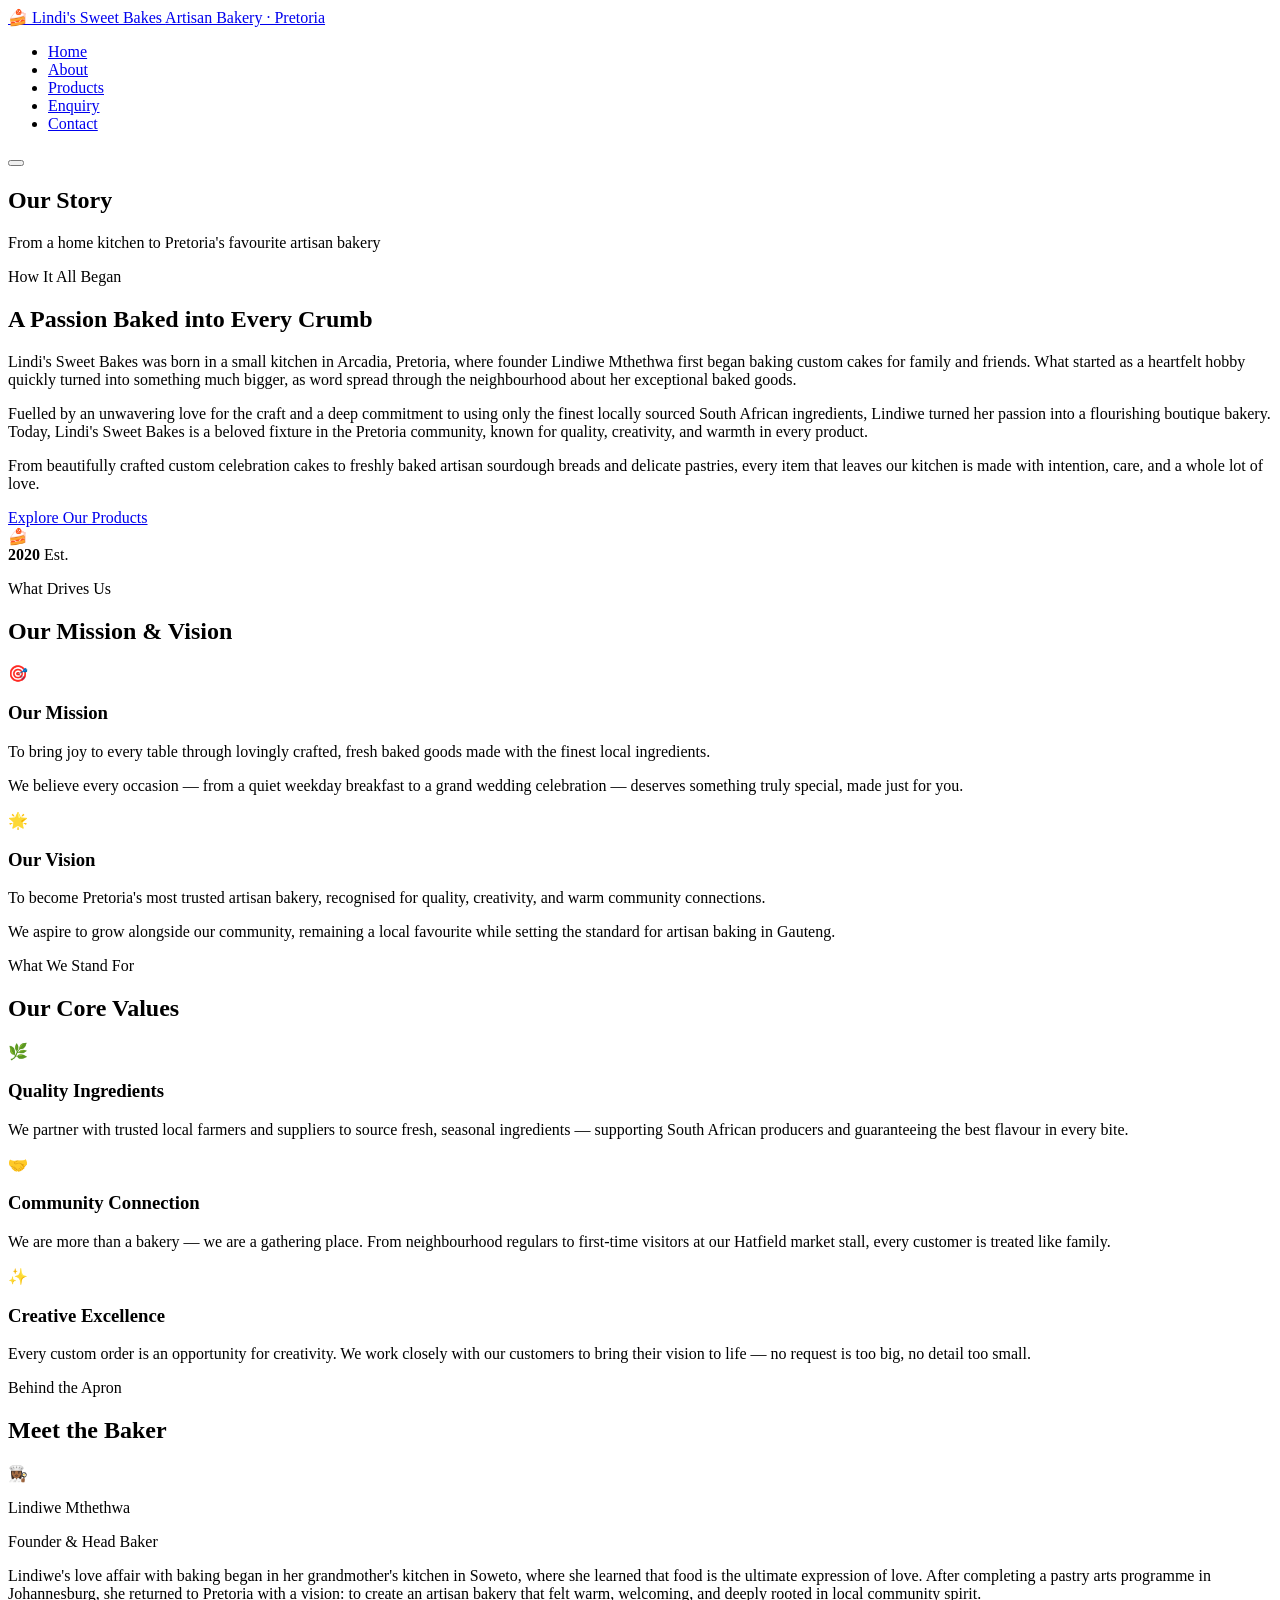
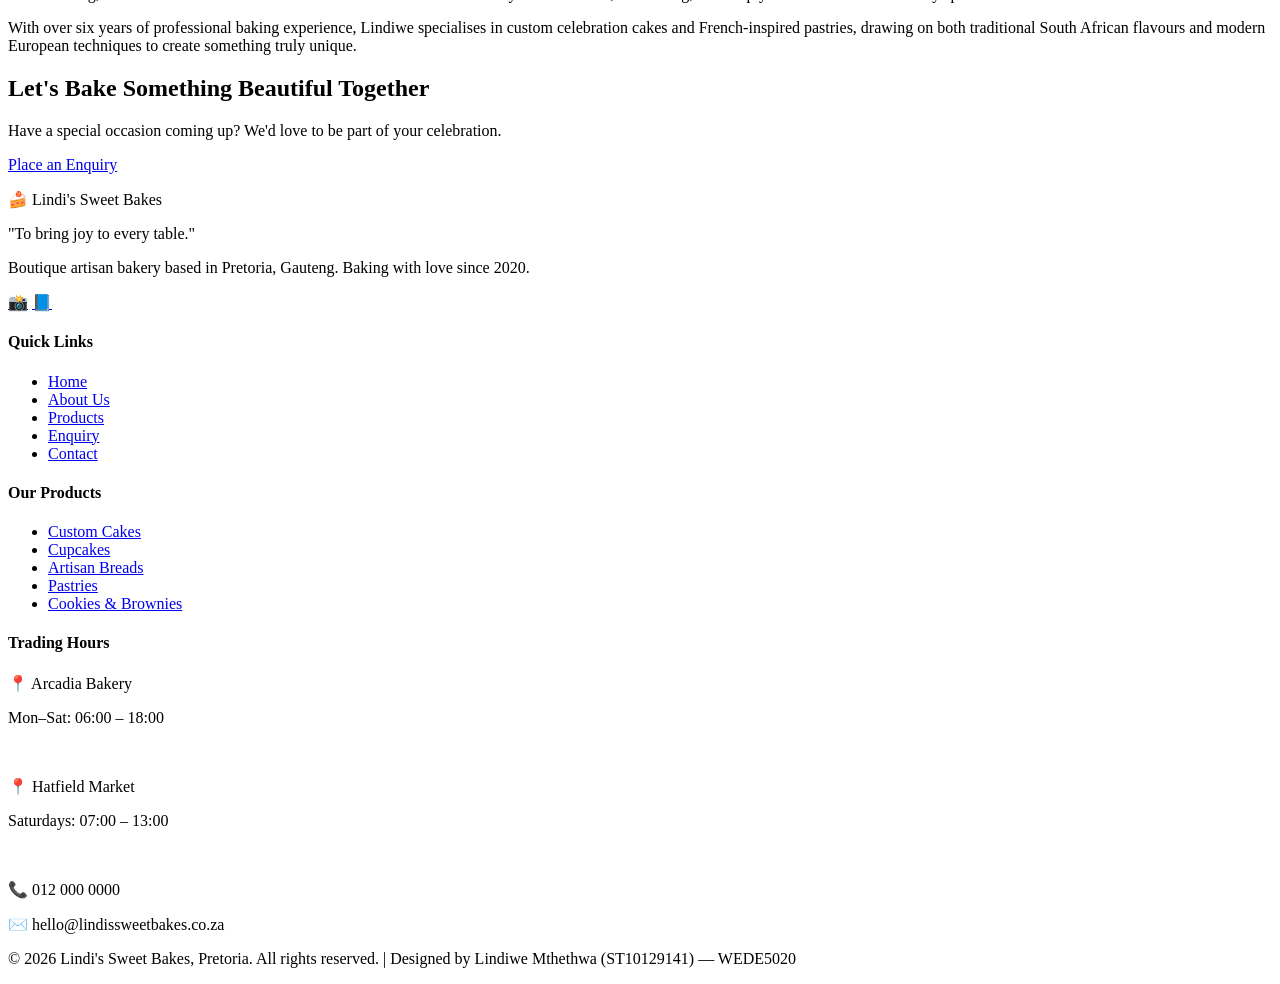
==== about.html @ 7510d0ac "Initial commit" ====
<!DOCTYPE html>
<html lang="en">
<head>
  <!-- ============================================================
       Lindi's Sweet Bakes — About Us (about.html)
       Student: Lindiwe Mthethwa | ST10129141
       Module: WEDE5020
       ============================================================ -->
  <meta charset="UTF-8" />
  <meta name="viewport" content="width=device-width, initial-scale=1.0" />
  <meta name="description" content="Learn about Lindi's Sweet Bakes — our story, mission, vision, and the passionate baker behind every delicious creation in Pretoria." />
  <title>About Us | Lindi's Sweet Bakes</title>

  <!-- Google Fonts -->
  <link rel="preconnect" href="https://fonts.googleapis.com" />
  <link rel="preconnect" href="https://fonts.gstatic.com" crossorigin />
  <link href="https://fonts.googleapis.com/css2?family=Playfair+Display:ital,wght@0,400;0,700;1,400&family=Lato:wght@400;600;700&display=swap" rel="stylesheet" />

  <!-- Main stylesheet -->
  <link rel="stylesheet" href="css/style.css" />
</head>
<body>

  <!-- ============================================================
       SITE HEADER & NAVIGATION
       ============================================================ -->
  <header class="site-header">
    <nav class="nav" aria-label="Main navigation">

      <a href="index.html" class="nav__logo" aria-label="Lindi's Sweet Bakes — Home">
        <span class="nav__logo-icon" aria-hidden="true">🍰</span>
        <span class="nav__logo-text">
          Lindi's Sweet Bakes
          <span class="nav__logo-sub">Artisan Bakery · Pretoria</span>
        </span>
      </a>

      <ul class="nav__links" role="list">
        <li><a href="index.html">Home</a></li>
        <li><a href="about.html" class="active">About</a></li>
        <li><a href="products.html">Products</a></li>
        <li><a href="enquiry.html">Enquiry</a></li>
        <li><a href="contact.html">Contact</a></li>
      </ul>

      <button class="nav__burger" aria-label="Toggle navigation menu" aria-expanded="false">
        <span></span>
        <span></span>
        <span></span>
      </button>

    </nav>
  </header>

  <!-- ============================================================
       MAIN CONTENT
       ============================================================ -->
  <main>

    <!-- --------------------------------------------------------
         PAGE HERO
         Banner header for the About Us page
    -------------------------------------------------------- -->
    <section class="page-hero" aria-label="Page header">
      <h1>Our Story</h1>
      <p>From a home kitchen to Pretoria's favourite artisan bakery</p>
    </section>

    <!-- --------------------------------------------------------
         BAKERY ORIGIN STORY
         Two-column layout: text left, image right
    -------------------------------------------------------- -->
    <section class="section">
      <div class="container">
        <div class="about-story">

          <!-- Text content -->
          <div class="about-story__text">
            <p class="section-subtitle">How It All Began</p>
            <h2>A Passion Baked into Every Crumb</h2>
            <div class="divider" style="margin-left:0;"></div>

            <p>
              Lindi's Sweet Bakes was born in a small kitchen in Arcadia, Pretoria, where founder Lindiwe Mthethwa first began baking custom cakes for family and friends. What started as a heartfelt hobby quickly turned into something much bigger, as word spread through the neighbourhood about her exceptional baked goods.
            </p>
            <p>
              Fuelled by an unwavering love for the craft and a deep commitment to using only the finest locally sourced South African ingredients, Lindiwe turned her passion into a flourishing boutique bakery. Today, Lindi's Sweet Bakes is a beloved fixture in the Pretoria community, known for quality, creativity, and warmth in every product.
            </p>
            <p>
              From beautifully crafted custom celebration cakes to freshly baked artisan sourdough breads and delicate pastries, every item that leaves our kitchen is made with intention, care, and a whole lot of love.
            </p>

            <a href="products.html" class="btn btn--primary">Explore Our Products</a>
          </div>

          <!-- Founder image placeholder -->
          <div class="about-story__image">
            <div class="about-story__img-placeholder" aria-label="Bakery interior image placeholder">
              🍰
            </div>
            <!-- Circular badge overlay -->
            <div class="about-story__badge" aria-label="Founded in 2020">
              <strong>2020</strong>
              Est.
            </div>
          </div>

        </div>
      </div>
    </section>

    <!-- --------------------------------------------------------
         MISSION & VISION
         Two equal cards displayed side by side
    -------------------------------------------------------- -->
    <section class="section section--beige">
      <div class="container">
        <p class="section-subtitle">What Drives Us</p>
        <h2 class="section-title">Our Mission &amp; Vision</h2>
        <div class="divider"></div>

        <div class="mission-vision-grid">

          <!-- Mission statement card -->
          <div class="mv-card">
            <div class="mv-card__icon" aria-hidden="true">🎯</div>
            <h3>Our Mission</h3>
            <p>
              To bring joy to every table through lovingly crafted, fresh baked goods made with the finest local ingredients.
            </p>
            <p>
              We believe every occasion — from a quiet weekday breakfast to a grand wedding celebration — deserves something truly special, made just for you.
            </p>
          </div>

          <!-- Vision statement card -->
          <div class="mv-card">
            <div class="mv-card__icon" aria-hidden="true">🌟</div>
            <h3>Our Vision</h3>
            <p>
              To become Pretoria's most trusted artisan bakery, recognised for quality, creativity, and warm community connections.
            </p>
            <p>
              We aspire to grow alongside our community, remaining a local favourite while setting the standard for artisan baking in Gauteng.
            </p>
          </div>

        </div>
      </div>
    </section>

    <!-- --------------------------------------------------------
         OUR VALUES
         Three value pillars displayed as feature cards
    -------------------------------------------------------- -->
    <section class="section">
      <div class="container">
        <p class="section-subtitle">What We Stand For</p>
        <h2 class="section-title">Our Core Values</h2>
        <div class="divider"></div>

        <div class="features-grid">

          <div class="feature-card">
            <div class="feature-card__icon" aria-hidden="true">🌿</div>
            <h3>Quality Ingredients</h3>
            <p>We partner with trusted local farmers and suppliers to source fresh, seasonal ingredients — supporting South African producers and guaranteeing the best flavour in every bite.</p>
          </div>

          <div class="feature-card">
            <div class="feature-card__icon" aria-hidden="true">🤝</div>
            <h3>Community Connection</h3>
            <p>We are more than a bakery — we are a gathering place. From neighbourhood regulars to first-time visitors at our Hatfield market stall, every customer is treated like family.</p>
          </div>

          <div class="feature-card">
            <div class="feature-card__icon" aria-hidden="true">✨</div>
            <h3>Creative Excellence</h3>
            <p>Every custom order is an opportunity for creativity. We work closely with our customers to bring their vision to life — no request is too big, no detail too small.</p>
          </div>

        </div>
      </div>
    </section>

    <!-- --------------------------------------------------------
         MEET THE BAKER
         Founder profile card
    -------------------------------------------------------- -->
    <section class="section section--beige">
      <div class="container">
        <p class="section-subtitle">Behind the Apron</p>
        <h2 class="section-title">Meet the Baker</h2>
        <div class="divider"></div>

        <!-- Baker profile card: avatar + bio -->
        <div class="baker-card">

          <!-- Avatar / profile image placeholder -->
          <div class="baker-card__avatar" aria-label="Founder profile image placeholder">
            👩🏾‍🍳
          </div>

          <!-- Founder information -->
          <div class="baker-card__info">
            <p class="baker-card__name">Lindiwe Mthethwa</p>
            <p class="baker-card__title">Founder &amp; Head Baker</p>
            <p>
              Lindiwe's love affair with baking began in her grandmother's kitchen in Soweto, where she learned that food is the ultimate expression of love. After completing a pastry arts programme in Johannesburg, she returned to Pretoria with a vision: to create an artisan bakery that felt warm, welcoming, and deeply rooted in local community spirit.
            </p>
            <p>
              With over six years of professional baking experience, Lindiwe specialises in custom celebration cakes and French-inspired pastries, drawing on both traditional South African flavours and modern European techniques to create something truly unique.
            </p>
          </div>

        </div>
      </div>
    </section>

    <!-- --------------------------------------------------------
         CTA BANNER
    -------------------------------------------------------- -->
    <section class="cta-banner" aria-label="Call to action">
      <div class="container">
        <h2>Let's Bake Something Beautiful Together</h2>
        <p>Have a special occasion coming up? We'd love to be part of your celebration.</p>
        <a href="enquiry.html" class="btn btn--outline">Place an Enquiry</a>
      </div>
    </section>

  </main>

  <!-- ============================================================
       SITE FOOTER
       ============================================================ -->
  <footer class="site-footer" aria-label="Site footer">
    <div class="container">
      <div class="footer-grid">

        <div class="footer-brand">
          <p class="footer-brand__logo">🍰 Lindi's Sweet Bakes</p>
          <p class="footer-brand__tagline">"To bring joy to every table."</p>
          <p>Boutique artisan bakery based in Pretoria, Gauteng. Baking with love since 2020.</p>
          <div class="social-links" aria-label="Social media links">
            <a href="#" class="social-link" aria-label="Instagram">📸</a>
            <a href="#" class="social-link" aria-label="Facebook">📘</a>
          </div>
        </div>

        <div class="footer-col">
          <h4>Quick Links</h4>
          <ul>
            <li><a href="index.html">Home</a></li>
            <li><a href="about.html">About Us</a></li>
            <li><a href="products.html">Products</a></li>
            <li><a href="enquiry.html">Enquiry</a></li>
            <li><a href="contact.html">Contact</a></li>
          </ul>
        </div>

        <div class="footer-col">
          <h4>Our Products</h4>
          <ul>
            <li><a href="products.html">Custom Cakes</a></li>
            <li><a href="products.html">Cupcakes</a></li>
            <li><a href="products.html">Artisan Breads</a></li>
            <li><a href="products.html">Pastries</a></li>
            <li><a href="products.html">Cookies &amp; Brownies</a></li>
          </ul>
        </div>

        <div class="footer-col footer-hours">
          <h4>Trading Hours</h4>
          <p>📍 Arcadia Bakery</p>
          <p>Mon–Sat: 06:00 – 18:00</p>
          <br />
          <p>📍 Hatfield Market</p>
          <p>Saturdays: 07:00 – 13:00</p>
          <br />
          <p>📞 012 000 0000</p>
          <p>✉️ hello@lindissweetbakes.co.za</p>
        </div>

      </div>
      <div class="footer-bottom">
        <p>&copy; 2026 Lindi's Sweet Bakes, Pretoria. All rights reserved. | Designed by Lindiwe Mthethwa (ST10129141) — WEDE5020</p>
      </div>
    </div>
  </footer>

  <!-- Main JavaScript -->
  <script src="js/script.js"></script>

</body>
</html>
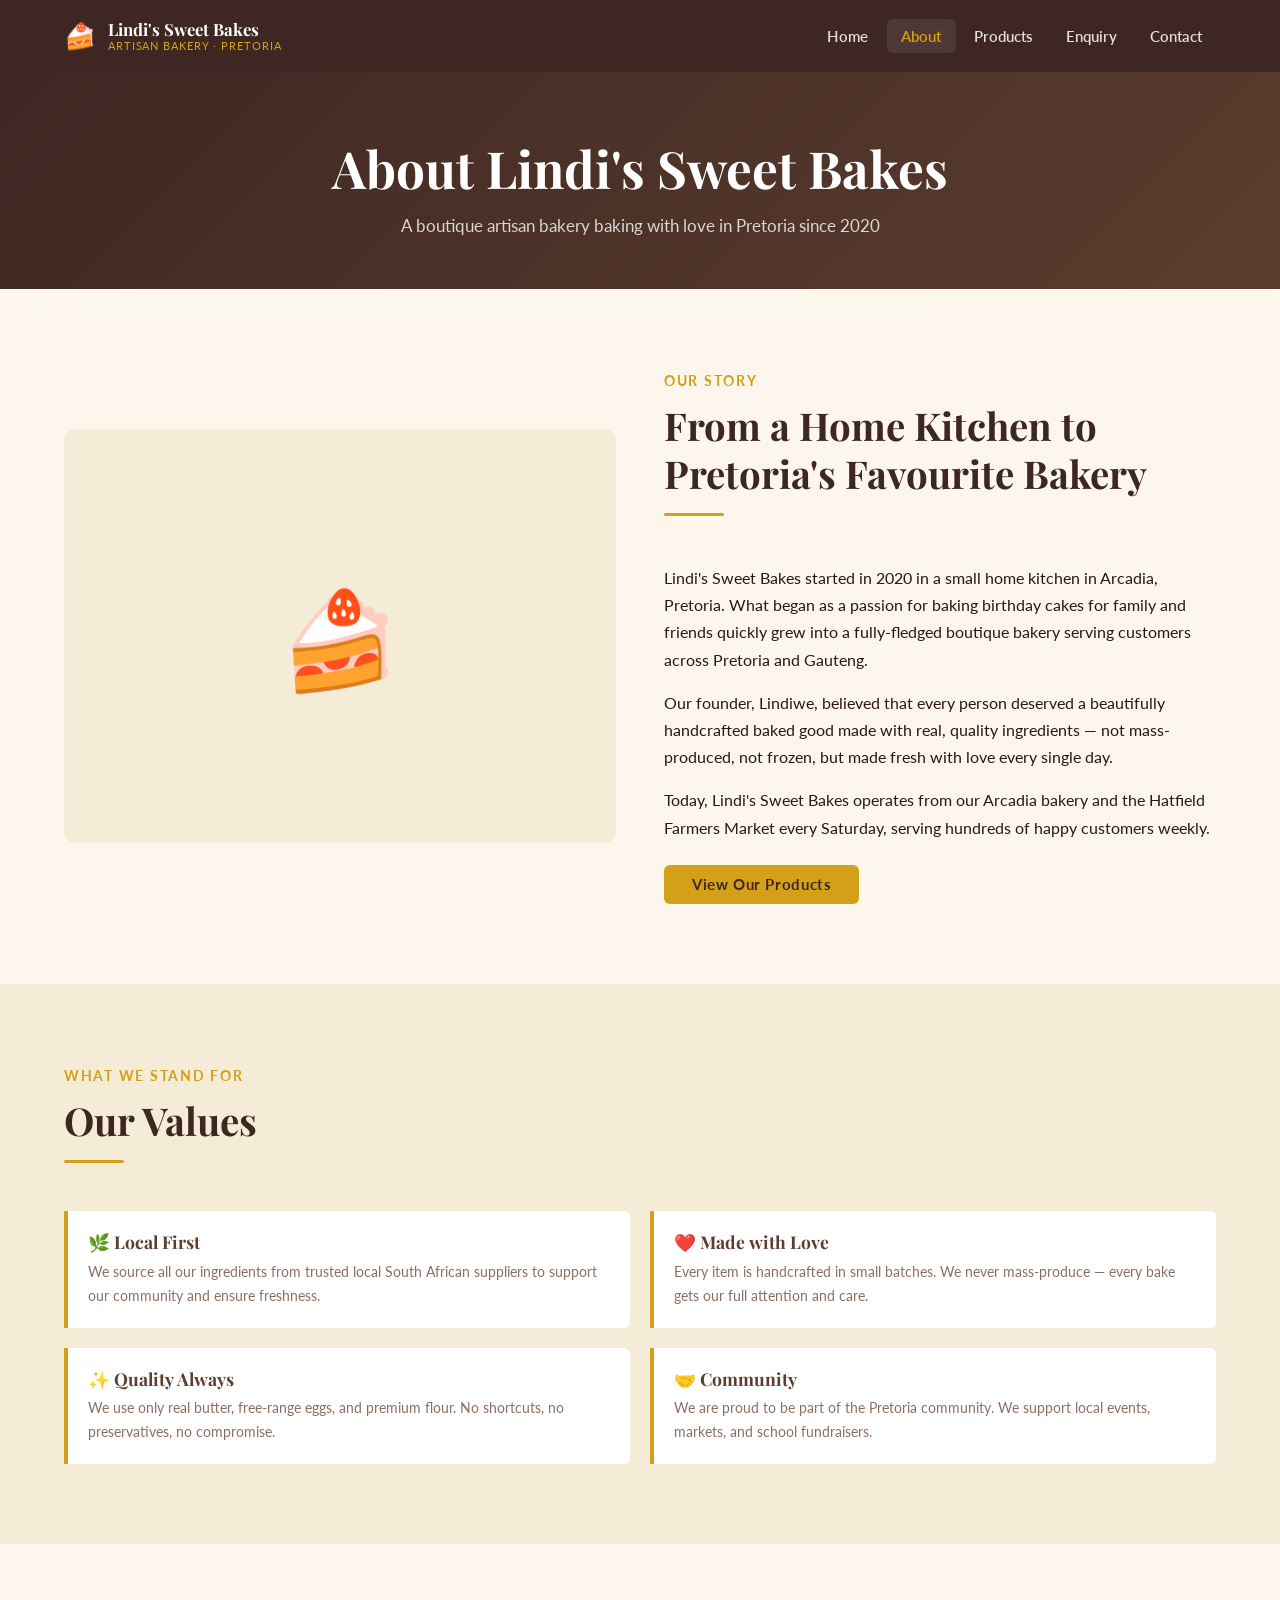
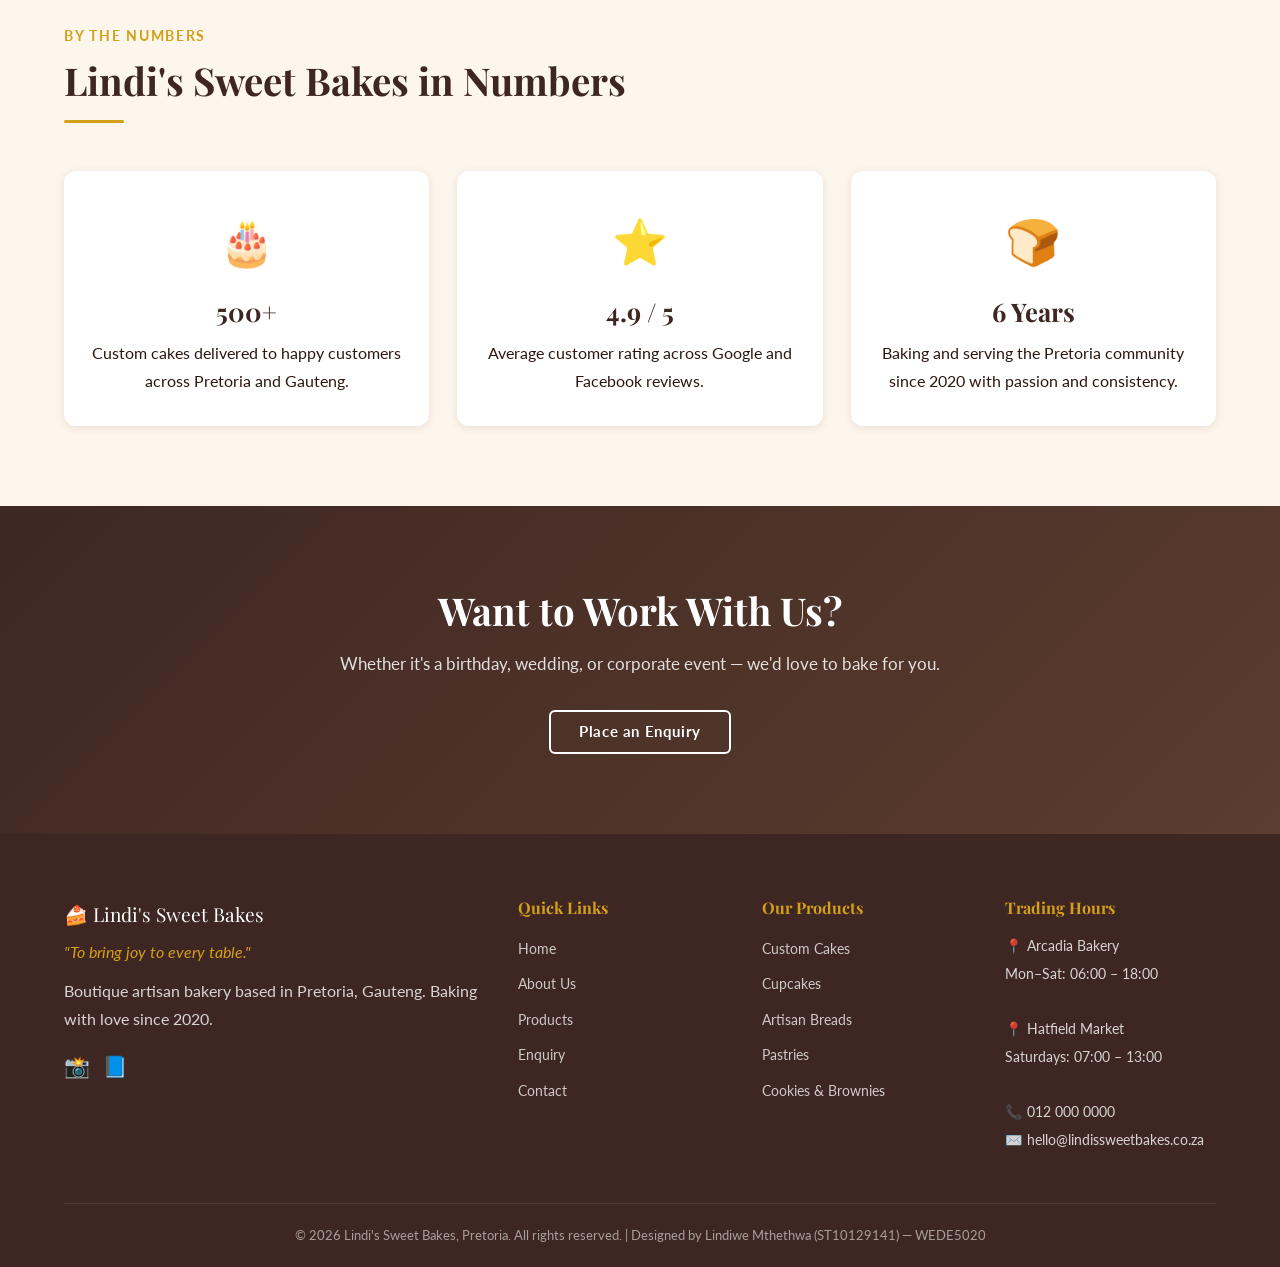
==== commit 83e57d7e: "Update about.html to match Part 3 styles, add SEO tags and burger navigation Replaced old about page" ====
--- a/about.html
+++ b/about.html
@@ -1,295 +1,203 @@
 <!DOCTYPE html>
 <html lang="en">
 <head>
-  <!-- ============================================================
-       Lindi's Sweet Bakes — About Us (about.html)
-       Student: Lindiwe Mthethwa | ST10129141
-       Module: WEDE5020
-       ============================================================ -->
-  <meta charset="UTF-8" />
-  <meta name="viewport" content="width=device-width, initial-scale=1.0" />
-  <meta name="description" content="Learn about Lindi's Sweet Bakes — our story, mission, vision, and the passionate baker behind every delicious creation in Pretoria." />
-  <title>About Us | Lindi's Sweet Bakes</title>
-
-  <!-- Google Fonts -->
-  <link rel="preconnect" href="https://fonts.googleapis.com" />
-  <link rel="preconnect" href="https://fonts.gstatic.com" crossorigin />
-  <link href="https://fonts.googleapis.com/css2?family=Playfair+Display:ital,wght@0,400;0,700;1,400&family=Lato:wght@400;600;700&display=swap" rel="stylesheet" />
-
-  <!-- Main stylesheet -->
-  <link rel="stylesheet" href="css/style.css" />
+<!-- ============================================================
+  Lindi's Sweet Bakes — About (about.html)
+  Student: Lindiwe Mthethwa | ST10129141
+  Module: WEDE5020 — Part 3
+============================================================ -->
+<meta charset="UTF-8" />
+<meta name="viewport" content="width=device-width, initial-scale=1.0" />
+<meta name="description" content="Learn about Lindi's Sweet Bakes — a boutique artisan bakery in Pretoria, Gauteng. Founded by Lindiwe Mthethwa, we bake handcrafted cakes, breads and pastries with local South African ingredients." />
+<meta name="keywords" content="about Lindi's Sweet Bakes, Pretoria artisan bakery, boutique bakery Gauteng, handcrafted cakes Pretoria, bakery story" />
+<meta name="robots" content="index, follow" />
+
+<!-- Open Graph -->
+<meta property="og:title" content="About Us | Lindi's Sweet Bakes" />
+<meta property="og:description" content="Lindi's Sweet Bakes is a boutique artisan bakery in Pretoria. We bake custom cakes, breads and pastries with love and local ingredients." />
+<meta property="og:type" content="website" />
+
+<!-- Canonical -->
+<link rel="canonical" href="https://lindissweetbakes.co.za/about.html" />
+
+<title>About Us | Lindi's Sweet Bakes — Pretoria Artisan Bakery</title>
+
+<!-- Google Fonts -->
+<link rel="preconnect" href="https://fonts.googleapis.com" />
+<link rel="preconnect" href="https://fonts.gstatic.com" crossorigin />
+<link href="https://fonts.googleapis.com/css2?family=Playfair+Display:ital,wght@0,400;0,700;1,400&family=Lato:wght@400;600;700&display=swap" rel="stylesheet" />
+
+<!-- Main stylesheet -->
+<link rel="stylesheet" href="css/style.css" />
 </head>
 <body>
 
-  <!-- ============================================================
-       SITE HEADER & NAVIGATION
-       ============================================================ -->
-  <header class="site-header">
-    <nav class="nav" aria-label="Main navigation">
-
-      <a href="index.html" class="nav__logo" aria-label="Lindi's Sweet Bakes — Home">
-        <span class="nav__logo-icon" aria-hidden="true">🍰</span>
-        <span class="nav__logo-text">
-          Lindi's Sweet Bakes
-          <span class="nav__logo-sub">Artisan Bakery · Pretoria</span>
-        </span>
-      </a>
-
-      <ul class="nav__links" role="list">
-        <li><a href="index.html">Home</a></li>
-        <li><a href="about.html" class="active">About</a></li>
-        <li><a href="products.html">Products</a></li>
-        <li><a href="enquiry.html">Enquiry</a></li>
-        <li><a href="contact.html">Contact</a></li>
-      </ul>
-
-      <button class="nav__burger" aria-label="Toggle navigation menu" aria-expanded="false">
-        <span></span>
-        <span></span>
-        <span></span>
-      </button>
-
-    </nav>
-  </header>
-
-  <!-- ============================================================
-       MAIN CONTENT
-       ============================================================ -->
-  <main>
-
-    <!-- --------------------------------------------------------
-         PAGE HERO
-         Banner header for the About Us page
-    -------------------------------------------------------- -->
-    <section class="page-hero" aria-label="Page header">
-      <h1>Our Story</h1>
-      <p>From a home kitchen to Pretoria's favourite artisan bakery</p>
-    </section>
-
-    <!-- --------------------------------------------------------
-         BAKERY ORIGIN STORY
-         Two-column layout: text left, image right
-    -------------------------------------------------------- -->
-    <section class="section">
-      <div class="container">
-        <div class="about-story">
-
-          <!-- Text content -->
-          <div class="about-story__text">
-            <p class="section-subtitle">How It All Began</p>
-            <h2>A Passion Baked into Every Crumb</h2>
-            <div class="divider" style="margin-left:0;"></div>
-
-            <p>
-              Lindi's Sweet Bakes was born in a small kitchen in Arcadia, Pretoria, where founder Lindiwe Mthethwa first began baking custom cakes for family and friends. What started as a heartfelt hobby quickly turned into something much bigger, as word spread through the neighbourhood about her exceptional baked goods.
-            </p>
-            <p>
-              Fuelled by an unwavering love for the craft and a deep commitment to using only the finest locally sourced South African ingredients, Lindiwe turned her passion into a flourishing boutique bakery. Today, Lindi's Sweet Bakes is a beloved fixture in the Pretoria community, known for quality, creativity, and warmth in every product.
-            </p>
-            <p>
-              From beautifully crafted custom celebration cakes to freshly baked artisan sourdough breads and delicate pastries, every item that leaves our kitchen is made with intention, care, and a whole lot of love.
-            </p>
-
-            <a href="products.html" class="btn btn--primary">Explore Our Products</a>
-          </div>
-
-          <!-- Founder image placeholder -->
-          <div class="about-story__image">
-            <div class="about-story__img-placeholder" aria-label="Bakery interior image placeholder">
-              🍰
-            </div>
-            <!-- Circular badge overlay -->
-            <div class="about-story__badge" aria-label="Founded in 2020">
-              <strong>2020</strong>
-              Est.
-            </div>
-          </div>
-
-        </div>
-      </div>
-    </section>
-
-    <!-- --------------------------------------------------------
-         MISSION & VISION
-         Two equal cards displayed side by side
-    -------------------------------------------------------- -->
-    <section class="section section--beige">
-      <div class="container">
-        <p class="section-subtitle">What Drives Us</p>
-        <h2 class="section-title">Our Mission &amp; Vision</h2>
-        <div class="divider"></div>
-
-        <div class="mission-vision-grid">
-
-          <!-- Mission statement card -->
-          <div class="mv-card">
-            <div class="mv-card__icon" aria-hidden="true">🎯</div>
-            <h3>Our Mission</h3>
-            <p>
-              To bring joy to every table through lovingly crafted, fresh baked goods made with the finest local ingredients.
-            </p>
-            <p>
-              We believe every occasion — from a quiet weekday breakfast to a grand wedding celebration — deserves something truly special, made just for you.
-            </p>
-          </div>
-
-          <!-- Vision statement card -->
-          <div class="mv-card">
-            <div class="mv-card__icon" aria-hidden="true">🌟</div>
-            <h3>Our Vision</h3>
-            <p>
-              To become Pretoria's most trusted artisan bakery, recognised for quality, creativity, and warm community connections.
-            </p>
-            <p>
-              We aspire to grow alongside our community, remaining a local favourite while setting the standard for artisan baking in Gauteng.
-            </p>
-          </div>
-
-        </div>
-      </div>
-    </section>
-
-    <!-- --------------------------------------------------------
-         OUR VALUES
-         Three value pillars displayed as feature cards
-    -------------------------------------------------------- -->
-    <section class="section">
-      <div class="container">
-        <p class="section-subtitle">What We Stand For</p>
-        <h2 class="section-title">Our Core Values</h2>
-        <div class="divider"></div>
-
-        <div class="features-grid">
-
-          <div class="feature-card">
-            <div class="feature-card__icon" aria-hidden="true">🌿</div>
-            <h3>Quality Ingredients</h3>
-            <p>We partner with trusted local farmers and suppliers to source fresh, seasonal ingredients — supporting South African producers and guaranteeing the best flavour in every bite.</p>
-          </div>
-
-          <div class="feature-card">
-            <div class="feature-card__icon" aria-hidden="true">🤝</div>
-            <h3>Community Connection</h3>
-            <p>We are more than a bakery — we are a gathering place. From neighbourhood regulars to first-time visitors at our Hatfield market stall, every customer is treated like family.</p>
-          </div>
-
-          <div class="feature-card">
-            <div class="feature-card__icon" aria-hidden="true">✨</div>
-            <h3>Creative Excellence</h3>
-            <p>Every custom order is an opportunity for creativity. We work closely with our customers to bring their vision to life — no request is too big, no detail too small.</p>
-          </div>
-
-        </div>
-      </div>
-    </section>
-
-    <!-- --------------------------------------------------------
-         MEET THE BAKER
-         Founder profile card
-    -------------------------------------------------------- -->
-    <section class="section section--beige">
-      <div class="container">
-        <p class="section-subtitle">Behind the Apron</p>
-        <h2 class="section-title">Meet the Baker</h2>
-        <div class="divider"></div>
-
-        <!-- Baker profile card: avatar + bio -->
-        <div class="baker-card">
-
-          <!-- Avatar / profile image placeholder -->
-          <div class="baker-card__avatar" aria-label="Founder profile image placeholder">
-            👩🏾‍🍳
-          </div>
-
-          <!-- Founder information -->
-          <div class="baker-card__info">
-            <p class="baker-card__name">Lindiwe Mthethwa</p>
-            <p class="baker-card__title">Founder &amp; Head Baker</p>
-            <p>
-              Lindiwe's love affair with baking began in her grandmother's kitchen in Soweto, where she learned that food is the ultimate expression of love. After completing a pastry arts programme in Johannesburg, she returned to Pretoria with a vision: to create an artisan bakery that felt warm, welcoming, and deeply rooted in local community spirit.
-            </p>
-            <p>
-              With over six years of professional baking experience, Lindiwe specialises in custom celebration cakes and French-inspired pastries, drawing on both traditional South African flavours and modern European techniques to create something truly unique.
-            </p>
-          </div>
-
-        </div>
-      </div>
-    </section>
-
-    <!-- --------------------------------------------------------
-         CTA BANNER
-    -------------------------------------------------------- -->
-    <section class="cta-banner" aria-label="Call to action">
-      <div class="container">
-        <h2>Let's Bake Something Beautiful Together</h2>
-        <p>Have a special occasion coming up? We'd love to be part of your celebration.</p>
-        <a href="enquiry.html" class="btn btn--outline">Place an Enquiry</a>
-      </div>
-    </section>
-
-  </main>
-
-  <!-- ============================================================
-       SITE FOOTER
-       ============================================================ -->
-  <footer class="site-footer" aria-label="Site footer">
-    <div class="container">
-      <div class="footer-grid">
-
-        <div class="footer-brand">
-          <p class="footer-brand__logo">🍰 Lindi's Sweet Bakes</p>
-          <p class="footer-brand__tagline">"To bring joy to every table."</p>
-          <p>Boutique artisan bakery based in Pretoria, Gauteng. Baking with love since 2020.</p>
-          <div class="social-links" aria-label="Social media links">
-            <a href="#" class="social-link" aria-label="Instagram">📸</a>
-            <a href="#" class="social-link" aria-label="Facebook">📘</a>
-          </div>
-        </div>
-
-        <div class="footer-col">
-          <h4>Quick Links</h4>
-          <ul>
-            <li><a href="index.html">Home</a></li>
-            <li><a href="about.html">About Us</a></li>
-            <li><a href="products.html">Products</a></li>
-            <li><a href="enquiry.html">Enquiry</a></li>
-            <li><a href="contact.html">Contact</a></li>
-          </ul>
-        </div>
-
-        <div class="footer-col">
-          <h4>Our Products</h4>
-          <ul>
-            <li><a href="products.html">Custom Cakes</a></li>
-            <li><a href="products.html">Cupcakes</a></li>
-            <li><a href="products.html">Artisan Breads</a></li>
-            <li><a href="products.html">Pastries</a></li>
-            <li><a href="products.html">Cookies &amp; Brownies</a></li>
-          </ul>
-        </div>
-
-        <div class="footer-col footer-hours">
-          <h4>Trading Hours</h4>
-          <p>📍 Arcadia Bakery</p>
-          <p>Mon–Sat: 06:00 – 18:00</p>
-          <br />
-          <p>📍 Hatfield Market</p>
-          <p>Saturdays: 07:00 – 13:00</p>
-          <br />
-          <p>📞 012 000 0000</p>
-          <p>✉️ hello@lindissweetbakes.co.za</p>
-        </div>
-
-      </div>
-      <div class="footer-bottom">
-        <p>&copy; 2026 Lindi's Sweet Bakes, Pretoria. All rights reserved. | Designed by Lindiwe Mthethwa (ST10129141) — WEDE5020</p>
-      </div>
-    </div>
-  </footer>
-
-  <!-- Main JavaScript -->
-  <script src="js/script.js"></script>
-
+<!-- SITE HEADER -->
+<header class="site-header">
+  <nav class="nav" aria-label="Main navigation">
+    <a href="index.html" class="nav__logo" aria-label="Lindi's Sweet Bakes — Home">
+      <span class="nav__logo-icon" aria-hidden="true">🍰</span>
+      <span class="nav__logo-text">
+        Lindi's Sweet Bakes
+        <span class="nav__logo-sub">Artisan Bakery · Pretoria</span>
+      </span>
+    </a>
+    <ul class="nav__links" role="list">
+      <li><a href="index.html">Home</a></li>
+      <li><a href="about.html" class="active">About</a></li>
+      <li><a href="products.html">Products</a></li>
+      <li><a href="enquiry.html">Enquiry</a></li>
+      <li><a href="contact.html">Contact</a></li>
+    </ul>
+    <button class="nav__burger" aria-label="Toggle navigation menu" aria-expanded="false">
+      <span></span><span></span><span></span>
+    </button>
+  </nav>
+</header>
+
+<main>
+
+  <!-- PAGE HERO -->
+  <section class="page-hero" aria-label="Page header">
+    <h1>About Lindi's Sweet Bakes</h1>
+    <p>A boutique artisan bakery baking with love in Pretoria since 2020</p>
+  </section>
+
+  <!-- OUR STORY -->
+  <section class="section">
+    <div class="container">
+      <div class="about-grid">
+        <div class="about-image-placeholder" aria-label="Bakery interior photo placeholder">
+          <span aria-hidden="true">🍰</span>
+        </div>
+        <div>
+          <p class="section-subtitle">Our Story</p>
+          <h2 class="section-title">From a Home Kitchen to Pretoria's Favourite Bakery</h2>
+          <div class="divider"></div>
+          <p>Lindi's Sweet Bakes started in 2020 in a small home kitchen in Arcadia, Pretoria. What began as a passion for baking birthday cakes for family and friends quickly grew into a fully-fledged boutique bakery serving customers across Pretoria and Gauteng.</p>
+          <p>Our founder, Lindiwe, believed that every person deserved a beautifully handcrafted baked good made with real, quality ingredients — not mass-produced, not frozen, but made fresh with love every single day.</p>
+          <p>Today, Lindi's Sweet Bakes operates from our Arcadia bakery and the Hatfield Farmers Market every Saturday, serving hundreds of happy customers weekly.</p>
+          <a href="products.html" class="btn btn--primary" style="margin-top:0.5rem;">View Our Products</a>
+        </div>
+      </div>
+    </div>
+  </section>
+
+  <!-- OUR VALUES -->
+  <section class="section section--beige">
+    <div class="container">
+      <p class="section-subtitle">What We Stand For</p>
+      <h2 class="section-title">Our Values</h2>
+      <div class="divider"></div>
+      <div class="values-grid">
+        <div class="value-card">
+          <h4>🌿 Local First</h4>
+          <p>We source all our ingredients from trusted local South African suppliers to support our community and ensure freshness.</p>
+        </div>
+        <div class="value-card">
+          <h4>❤️ Made with Love</h4>
+          <p>Every item is handcrafted in small batches. We never mass-produce — every bake gets our full attention and care.</p>
+        </div>
+        <div class="value-card">
+          <h4>✨ Quality Always</h4>
+          <p>We use only real butter, free-range eggs, and premium flour. No shortcuts, no preservatives, no compromise.</p>
+        </div>
+        <div class="value-card">
+          <h4>🤝 Community</h4>
+          <p>We are proud to be part of the Pretoria community. We support local events, markets, and school fundraisers.</p>
+        </div>
+      </div>
+    </div>
+  </section>
+
+  <!-- STATS -->
+  <section class="section">
+    <div class="container">
+      <p class="section-subtitle">By the Numbers</p>
+      <h2 class="section-title">Lindi's Sweet Bakes in Numbers</h2>
+      <div class="divider"></div>
+      <div class="features-grid">
+        <div class="feature-card">
+          <div class="feature-card__icon" aria-hidden="true">🎂</div>
+          <h3>500+</h3>
+          <p>Custom cakes delivered to happy customers across Pretoria and Gauteng.</p>
+        </div>
+        <div class="feature-card">
+          <div class="feature-card__icon" aria-hidden="true">⭐</div>
+          <h3>4.9 / 5</h3>
+          <p>Average customer rating across Google and Facebook reviews.</p>
+        </div>
+        <div class="feature-card">
+          <div class="feature-card__icon" aria-hidden="true">🍞</div>
+          <h3>6 Years</h3>
+          <p>Baking and serving the Pretoria community since 2020 with passion and consistency.</p>
+        </div>
+      </div>
+    </div>
+  </section>
+
+  <!-- CTA -->
+  <section class="cta-banner" aria-label="Call to action">
+    <div class="container">
+      <h2>Want to Work With Us?</h2>
+      <p>Whether it's a birthday, wedding, or corporate event — we'd love to bake for you.</p>
+      <a href="enquiry.html" class="btn btn--outline">Place an Enquiry</a>
+    </div>
+  </section>
+
+</main>
+
+<!-- FOOTER -->
+<footer class="site-footer" aria-label="Site footer">
+  <div class="container">
+    <div class="footer-grid">
+      <div class="footer-brand">
+        <p class="footer-brand__logo">🍰 Lindi's Sweet Bakes</p>
+        <p class="footer-brand__tagline">"To bring joy to every table."</p>
+        <p>Boutique artisan bakery based in Pretoria, Gauteng. Baking with love since 2020.</p>
+        <div class="social-links" aria-label="Social media links">
+          <a href="#" class="social-link" aria-label="Instagram">📸</a>
+          <a href="#" class="social-link" aria-label="Facebook">📘</a>
+        </div>
+      </div>
+      <div class="footer-col">
+        <h4>Quick Links</h4>
+        <ul>
+          <li><a href="index.html">Home</a></li>
+          <li><a href="about.html">About Us</a></li>
+          <li><a href="products.html">Products</a></li>
+          <li><a href="enquiry.html">Enquiry</a></li>
+          <li><a href="contact.html">Contact</a></li>
+        </ul>
+      </div>
+      <div class="footer-col">
+        <h4>Our Products</h4>
+        <ul>
+          <li><a href="products.html">Custom Cakes</a></li>
+          <li><a href="products.html">Cupcakes</a></li>
+          <li><a href="products.html">Artisan Breads</a></li>
+          <li><a href="products.html">Pastries</a></li>
+          <li><a href="products.html">Cookies &amp; Brownies</a></li>
+        </ul>
+      </div>
+      <div class="footer-col footer-hours">
+        <h4>Trading Hours</h4>
+        <p>📍 Arcadia Bakery</p>
+        <p>Mon–Sat: 06:00 – 18:00</p>
+        <br />
+        <p>📍 Hatfield Market</p>
+        <p>Saturdays: 07:00 – 13:00</p>
+        <br />
+        <p>📞 012 000 0000</p>
+        <p>✉️ hello@lindissweetbakes.co.za</p>
+      </div>
+    </div>
+    <div class="footer-bottom">
+      <p>&copy; 2026 Lindi's Sweet Bakes, Pretoria. All rights reserved. | Designed by Lindiwe Mthethwa (ST10129141) — WEDE5020</p>
+    </div>
+  </div>
+</footer>
+
+<script src="js/script.js"></script>
 </body>
 </html>
--- a/css/style.css
+++ b/css/style.css
@@ -0,0 +1,1376 @@
+/* =============================================================
+   Lindi's Sweet Bakes — Main Stylesheet (style.css)
+   Student: Lindiwe Mthethwa | ST10129141
+   Module: WEDE5020 — Part 3
+   Colour scheme: Warm Brown + Golden Honey + Cream
+   Typography: Playfair Display (headings) + Lato (body)
+   ============================================================= */
+
+/* ─────────────────────────────────────────────────────────────
+   1. CSS CUSTOM PROPERTIES (Design Tokens)
+───────────────────────────────────────────────────────────── */
+:root {
+  --warm-brown:    #5C3D2E;
+  --dark-brown:    #3E2723;
+  --golden-honey:  #D4A017;
+  --honey-light:   #F5C842;
+  --cream:         #FDF6EC;
+  --beige:         #F5ECD7;
+  --text-dark:     #2C1810;
+  --text-mid:      #5C3D2E;
+  --text-light:    #8D6E63;
+  --white:         #FFFFFF;
+  --shadow-sm:     0 2px 8px rgba(92,61,46,0.12);
+  --shadow-md:     0 6px 24px rgba(92,61,46,0.18);
+  --shadow-lg:     0 16px 48px rgba(92,61,46,0.22);
+  --radius-sm:     6px;
+  --radius-md:     12px;
+  --radius-lg:     20px;
+  --transition:    0.28s ease;
+  --font-heading:  'Playfair Display', Georgia, serif;
+  --font-body:     'Lato', Arial, sans-serif;
+  --container-max: 1200px;
+  --nav-height:    72px;
+}
+
+/* ─────────────────────────────────────────────────────────────
+   2. RESET & DEFAULT STYLES
+───────────────────────────────────────────────────────────── */
+*, *::before, *::after {
+  box-sizing: border-box;
+  margin: 0;
+  padding: 0;
+}
+
+html {
+  scroll-behavior: smooth;
+  font-size: 16px;
+}
+
+body {
+  font-family: var(--font-body);
+  color: var(--text-dark);
+  background-color: var(--cream);
+  line-height: 1.7;
+  min-height: 100vh;
+}
+
+img {
+  display: block;
+  max-width: 100%;
+  height: auto;
+}
+
+a {
+  color: var(--warm-brown);
+  text-decoration: none;
+  transition: color var(--transition);
+}
+
+a:hover, a:focus {
+  color: var(--golden-honey);
+}
+
+ul {
+  list-style: none;
+}
+
+button {
+  cursor: pointer;
+  font-family: var(--font-body);
+  border: none;
+  background: none;
+}
+
+/* Focus styles for accessibility */
+:focus-visible {
+  outline: 3px solid var(--golden-honey);
+  outline-offset: 3px;
+  border-radius: var(--radius-sm);
+}
+
+/* ─────────────────────────────────────────────────────────────
+   3. TYPOGRAPHY
+───────────────────────────────────────────────────────────── */
+h1, h2, h3, h4, h5, h6 {
+  font-family: var(--font-heading);
+  color: var(--dark-brown);
+  line-height: 1.25;
+  font-weight: 700;
+}
+
+h1 { font-size: clamp(2rem, 5vw, 3.2rem); }
+h2 { font-size: clamp(1.6rem, 3.5vw, 2.4rem); }
+h3 { font-size: clamp(1.2rem, 2.5vw, 1.6rem); }
+h4 { font-size: 1.1rem; }
+
+p { margin-bottom: 1rem; }
+p:last-child { margin-bottom: 0; }
+
+/* ─────────────────────────────────────────────────────────────
+   4. LAYOUT UTILITIES
+───────────────────────────────────────────────────────────── */
+.container {
+  width: 100%;
+  max-width: var(--container-max);
+  margin-inline: auto;
+  padding-inline: 1.5rem;
+}
+
+.section {
+  padding-block: 5rem;
+}
+
+.section--beige {
+  background-color: var(--beige);
+}
+
+.section-subtitle {
+  font-family: var(--font-body);
+  font-size: 0.9rem;
+  font-weight: 700;
+  letter-spacing: 0.12em;
+  text-transform: uppercase;
+  color: var(--golden-honey);
+  margin-bottom: 0.5rem;
+  display: block;
+}
+
+.section-title {
+  font-family: var(--font-heading);
+  color: var(--dark-brown);
+  margin-bottom: 1rem;
+}
+
+.divider {
+  width: 60px;
+  height: 3px;
+  background: var(--golden-honey);
+  border-radius: 2px;
+  margin-bottom: 3rem;
+}
+
+/* ─────────────────────────────────────────────────────────────
+   5. BUTTONS
+───────────────────────────────────────────────────────────── */
+.btn {
+  display: inline-block;
+  padding: 0.75rem 1.75rem;
+  border-radius: var(--radius-sm);
+  font-family: var(--font-body);
+  font-size: 0.95rem;
+  font-weight: 700;
+  letter-spacing: 0.04em;
+  transition: background var(--transition), color var(--transition), transform var(--transition), box-shadow var(--transition);
+  text-align: center;
+  line-height: 1;
+}
+
+.btn:hover, .btn:focus {
+  transform: translateY(-2px);
+  box-shadow: var(--shadow-md);
+}
+
+.btn--primary {
+  background: var(--golden-honey);
+  color: var(--dark-brown);
+}
+.btn--primary:hover {
+  background: var(--honey-light);
+  color: var(--dark-brown);
+}
+
+.btn--outline {
+  border: 2px solid var(--white);
+  color: var(--white);
+  background: transparent;
+}
+.btn--outline:hover {
+  background: var(--white);
+  color: var(--dark-brown);
+}
+
+.btn--dark {
+  background: var(--dark-brown);
+  color: var(--cream);
+}
+.btn--dark:hover {
+  background: var(--warm-brown);
+  color: var(--white);
+}
+
+.btn--sm {
+  padding: 0.5rem 1rem;
+  font-size: 0.85rem;
+}
+
+/* ─────────────────────────────────────────────────────────────
+   6. NAVIGATION
+───────────────────────────────────────────────────────────── */
+.site-header {
+  position: sticky;
+  top: 0;
+  z-index: 900;
+  background: var(--dark-brown);
+  box-shadow: none;
+  transition: box-shadow var(--transition);
+}
+
+.site-header--scrolled {
+  box-shadow: var(--shadow-md);
+}
+
+.nav {
+  display: flex;
+  align-items: center;
+  justify-content: space-between;
+  height: var(--nav-height);
+  padding-inline: 1.5rem;
+  max-width: var(--container-max);
+  margin-inline: auto;
+}
+
+.nav__logo {
+  display: flex;
+  align-items: center;
+  gap: 0.75rem;
+  color: var(--white);
+  text-decoration: none;
+}
+
+.nav__logo-icon {
+  font-size: 1.6rem;
+}
+
+.nav__logo-text {
+  font-family: var(--font-heading);
+  font-size: 1.05rem;
+  font-weight: 700;
+  line-height: 1.2;
+  color: var(--white);
+  display: flex;
+  flex-direction: column;
+}
+
+.nav__logo-sub {
+  font-family: var(--font-body);
+  font-size: 0.7rem;
+  font-weight: 400;
+  letter-spacing: 0.08em;
+  color: var(--golden-honey);
+  text-transform: uppercase;
+}
+
+.nav__links {
+  display: flex;
+  align-items: center;
+  gap: 0.25rem;
+}
+
+.nav__links a {
+  color: rgba(255,255,255,0.85);
+  padding: 0.5rem 0.9rem;
+  border-radius: var(--radius-sm);
+  font-size: 0.92rem;
+  font-weight: 600;
+  transition: color var(--transition), background var(--transition);
+}
+
+.nav__links a:hover,
+.nav__links a:focus,
+.nav__links a.active {
+  color: var(--golden-honey);
+  background: rgba(255,255,255,0.08);
+}
+
+/* Mobile burger */
+.nav__burger {
+  display: none;
+  flex-direction: column;
+  justify-content: center;
+  gap: 5px;
+  width: 40px;
+  height: 40px;
+  padding: 6px;
+  border-radius: var(--radius-sm);
+  transition: background var(--transition);
+}
+
+.nav__burger:hover {
+  background: rgba(255,255,255,0.1);
+}
+
+.nav__burger span {
+  display: block;
+  width: 100%;
+  height: 2px;
+  background: var(--white);
+  border-radius: 2px;
+  transition: transform var(--transition), opacity var(--transition);
+}
+
+/* Burger animation when open */
+.nav__burger--open span:nth-child(1) { transform: translateY(7px) rotate(45deg); }
+.nav__burger--open span:nth-child(2) { opacity: 0; }
+.nav__burger--open span:nth-child(3) { transform: translateY(-7px) rotate(-45deg); }
+
+/* ─────────────────────────────────────────────────────────────
+   7. HERO SECTION
+───────────────────────────────────────────────────────────── */
+.hero {
+  min-height: calc(100vh - var(--nav-height));
+  background: linear-gradient(135deg, var(--dark-brown) 0%, var(--warm-brown) 60%, #8B4513 100%);
+  display: flex;
+  align-items: center;
+  justify-content: center;
+  text-align: center;
+  padding: 4rem 1.5rem;
+  position: relative;
+  overflow: hidden;
+}
+
+.hero::before {
+  content: '';
+  position: absolute;
+  inset: 0;
+  background: radial-gradient(ellipse at 60% 40%, rgba(212,160,23,0.15) 0%, transparent 70%);
+  pointer-events: none;
+}
+
+.hero__content {
+  max-width: 720px;
+  position: relative;
+  z-index: 1;
+}
+
+.hero__badge {
+  display: inline-block;
+  background: rgba(212,160,23,0.2);
+  border: 1px solid var(--golden-honey);
+  color: var(--golden-honey);
+  padding: 0.4rem 1.2rem;
+  border-radius: 50px;
+  font-size: 0.85rem;
+  font-weight: 700;
+  letter-spacing: 0.06em;
+  margin-bottom: 1.5rem;
+}
+
+.hero__title {
+  color: var(--white);
+  margin-bottom: 1.25rem;
+  font-size: clamp(2.2rem, 5.5vw, 3.8rem);
+}
+
+.hero__title span {
+  color: var(--golden-honey);
+  font-style: italic;
+}
+
+.hero__tagline {
+  color: rgba(255,255,255,0.82);
+  font-size: clamp(1rem, 2.5vw, 1.2rem);
+  max-width: 560px;
+  margin-inline: auto;
+  margin-bottom: 2.5rem;
+}
+
+.hero__buttons {
+  display: flex;
+  gap: 1rem;
+  justify-content: center;
+  flex-wrap: wrap;
+}
+
+/* Page hero (inner pages) */
+.page-hero {
+  background: linear-gradient(135deg, var(--dark-brown), var(--warm-brown));
+  color: var(--white);
+  text-align: center;
+  padding: 4rem 1.5rem 3rem;
+}
+
+.page-hero h1 {
+  color: var(--white);
+  margin-bottom: 0.75rem;
+}
+
+.page-hero p {
+  color: rgba(255,255,255,0.8);
+  font-size: 1.05rem;
+  margin-bottom: 0;
+}
+
+/* ─────────────────────────────────────────────────────────────
+   8. FEATURE CARDS
+───────────────────────────────────────────────────────────── */
+.features-grid {
+  display: grid;
+  grid-template-columns: repeat(3, 1fr);
+  gap: 1.75rem;
+}
+
+.feature-card {
+  background: var(--white);
+  border-radius: var(--radius-md);
+  padding: 2rem 1.75rem;
+  box-shadow: var(--shadow-sm);
+  transition: transform var(--transition), box-shadow var(--transition);
+  text-align: center;
+}
+
+.feature-card:hover {
+  transform: translateY(-6px);
+  box-shadow: var(--shadow-md);
+}
+
+.feature-card__icon {
+  font-size: 2.8rem;
+  margin-bottom: 1rem;
+  display: block;
+}
+
+.feature-card h3 {
+  margin-bottom: 0.75rem;
+}
+
+/* ─────────────────────────────────────────────────────────────
+   9. TESTIMONIALS
+───────────────────────────────────────────────────────────── */
+.testimonials-grid {
+  display: grid;
+  grid-template-columns: repeat(3, 1fr);
+  gap: 1.75rem;
+}
+
+.testimonial-card {
+  background: var(--cream);
+  border: 1px solid rgba(212,160,23,0.25);
+  border-radius: var(--radius-md);
+  padding: 1.75rem;
+  box-shadow: var(--shadow-sm);
+}
+
+.stars {
+  color: var(--golden-honey);
+  font-size: 1.1rem;
+  letter-spacing: 2px;
+  margin-bottom: 0.75rem;
+}
+
+.testimonial-card__author {
+  display: block;
+  margin-top: 1rem;
+  font-size: 0.88rem;
+  font-weight: 700;
+  color: var(--warm-brown);
+}
+
+/* ─────────────────────────────────────────────────────────────
+   10. CTA BANNER
+───────────────────────────────────────────────────────────── */
+.cta-banner {
+  background: linear-gradient(135deg, var(--dark-brown), var(--warm-brown));
+  color: var(--white);
+  text-align: center;
+  padding: 5rem 1.5rem;
+}
+
+.cta-banner h2 {
+  color: var(--white);
+  margin-bottom: 1rem;
+}
+
+.cta-banner p {
+  color: rgba(255,255,255,0.85);
+  margin-bottom: 2rem;
+  font-size: 1.05rem;
+}
+
+/* ─────────────────────────────────────────────────────────────
+   11. FOOTER
+───────────────────────────────────────────────────────────── */
+.site-footer {
+  background: var(--dark-brown);
+  color: rgba(255,255,255,0.8);
+  padding-top: 4rem;
+}
+
+.footer-grid {
+  display: grid;
+  grid-template-columns: 2fr 1fr 1fr 1fr;
+  gap: 2rem;
+  padding-bottom: 3rem;
+}
+
+.footer-brand__logo {
+  font-family: var(--font-heading);
+  font-size: 1.2rem;
+  color: var(--white);
+  margin-bottom: 0.5rem;
+}
+
+.footer-brand__tagline {
+  color: var(--golden-honey);
+  font-style: italic;
+  margin-bottom: 0.75rem;
+}
+
+.footer-col h4 {
+  color: var(--golden-honey);
+  font-family: var(--font-heading);
+  margin-bottom: 1rem;
+  font-size: 1rem;
+}
+
+.footer-col ul li {
+  margin-bottom: 0.5rem;
+}
+
+.footer-col a {
+  color: rgba(255,255,255,0.75);
+  font-size: 0.9rem;
+}
+
+.footer-col a:hover {
+  color: var(--golden-honey);
+}
+
+.footer-hours p {
+  margin-bottom: 0.25rem;
+  font-size: 0.88rem;
+}
+
+.social-links {
+  display: flex;
+  gap: 0.75rem;
+  margin-top: 1rem;
+}
+
+.social-link {
+  font-size: 1.3rem;
+  transition: transform var(--transition);
+  display: block;
+}
+
+.social-link:hover {
+  transform: scale(1.2);
+}
+
+.footer-bottom {
+  border-top: 1px solid rgba(255,255,255,0.1);
+  padding: 1.25rem 0;
+  text-align: center;
+  font-size: 0.82rem;
+  color: rgba(255,255,255,0.55);
+}
+
+/* ─────────────────────────────────────────────────────────────
+   12. FORMS
+───────────────────────────────────────────────────────────── */
+.enquiry-wrapper {
+  display: grid;
+  grid-template-columns: 1fr 2fr;
+  gap: 2.5rem;
+  align-items: start;
+}
+
+.enquiry-info {
+  background: linear-gradient(160deg, var(--dark-brown), var(--warm-brown));
+  color: var(--white);
+  border-radius: var(--radius-md);
+  padding: 2rem;
+  position: sticky;
+  top: calc(var(--nav-height) + 1rem);
+}
+
+.enquiry-info h3 {
+  color: var(--golden-honey);
+  margin-bottom: 1.5rem;
+}
+
+.enquiry-info__item {
+  display: flex;
+  gap: 0.75rem;
+  margin-bottom: 1.25rem;
+  align-items: flex-start;
+  font-size: 0.92rem;
+}
+
+.enquiry-info__item span:first-child {
+  font-size: 1.3rem;
+  flex-shrink: 0;
+  margin-top: 0.1rem;
+}
+
+.form-card {
+  background: var(--white);
+  border-radius: var(--radius-md);
+  padding: 2.5rem;
+  box-shadow: var(--shadow-sm);
+}
+
+.form-row {
+  display: grid;
+  grid-template-columns: 1fr 1fr;
+  gap: 1.25rem;
+}
+
+.form-group {
+  display: flex;
+  flex-direction: column;
+  margin-bottom: 1.25rem;
+}
+
+.form-group label {
+  font-size: 0.88rem;
+  font-weight: 700;
+  color: var(--text-mid);
+  margin-bottom: 0.4rem;
+}
+
+.required {
+  color: var(--golden-honey);
+}
+
+.form-group input,
+.form-group select,
+.form-group textarea {
+  padding: 0.75rem 1rem;
+  border: 2px solid #DDD0C4;
+  border-radius: var(--radius-sm);
+  font-family: var(--font-body);
+  font-size: 0.95rem;
+  color: var(--text-dark);
+  background: var(--cream);
+  transition: border-color var(--transition), box-shadow var(--transition);
+  width: 100%;
+}
+
+.form-group textarea {
+  min-height: 120px;
+  resize: vertical;
+}
+
+.form-group input:focus,
+.form-group select:focus,
+.form-group textarea:focus {
+  outline: none;
+  border-color: var(--golden-honey);
+  box-shadow: 0 0 0 3px rgba(212,160,23,0.18);
+}
+
+/* Error state */
+.form-group--error input,
+.form-group--error select,
+.form-group--error textarea {
+  border-color: #C0392B;
+  box-shadow: 0 0 0 3px rgba(192,57,43,0.12);
+}
+
+.form-error-msg {
+  color: #C0392B;
+  font-size: 0.8rem;
+  margin-top: 0.3rem;
+  min-height: 1.1em;
+  display: block;
+}
+
+.form-note {
+  font-size: 0.82rem;
+  color: var(--text-light);
+  margin-bottom: 1.25rem;
+  font-style: italic;
+}
+
+.form-success {
+  display: none;
+  margin-top: 1.5rem;
+  padding: 1.25rem 1.5rem;
+  background: #EAF7EA;
+  border: 1px solid #6ABF69;
+  border-radius: var(--radius-sm);
+  color: #2D7A2D;
+  line-height: 1.7;
+}
+
+/* ─────────────────────────────────────────────────────────────
+   13. PRODUCTS PAGE
+───────────────────────────────────────────────────────────── */
+.products-controls {
+  display: flex;
+  flex-wrap: wrap;
+  gap: 1rem;
+  align-items: center;
+  margin-bottom: 2.5rem;
+}
+
+.product-search-wrap {
+  flex: 1;
+  min-width: 200px;
+  position: relative;
+}
+
+.product-search-wrap input {
+  width: 100%;
+  padding: 0.75rem 1rem 0.75rem 2.75rem;
+  border: 2px solid #DDD0C4;
+  border-radius: 50px;
+  font-family: var(--font-body);
+  font-size: 0.95rem;
+  background: var(--white);
+  transition: border-color var(--transition);
+}
+
+.product-search-wrap input:focus {
+  outline: none;
+  border-color: var(--golden-honey);
+}
+
+.product-search-wrap::before {
+  content: '🔍';
+  position: absolute;
+  left: 1rem;
+  top: 50%;
+  transform: translateY(-50%);
+  font-size: 0.9rem;
+  pointer-events: none;
+}
+
+.filter-btns {
+  display: flex;
+  flex-wrap: wrap;
+  gap: 0.5rem;
+}
+
+.filter-btn {
+  padding: 0.5rem 1.1rem;
+  border-radius: 50px;
+  border: 2px solid var(--beige);
+  background: var(--white);
+  font-family: var(--font-body);
+  font-size: 0.85rem;
+  font-weight: 600;
+  color: var(--text-mid);
+  transition: all var(--transition);
+  cursor: pointer;
+}
+
+.filter-btn:hover,
+.filter-btn--active {
+  background: var(--golden-honey);
+  border-color: var(--golden-honey);
+  color: var(--dark-brown);
+}
+
+#products-grid {
+  display: grid;
+  grid-template-columns: repeat(3, 1fr);
+  gap: 1.75rem;
+}
+
+.product-card {
+  background: var(--white);
+  border-radius: var(--radius-md);
+  overflow: hidden;
+  box-shadow: var(--shadow-sm);
+  transition: transform var(--transition), box-shadow var(--transition);
+}
+
+.product-card:hover {
+  transform: translateY(-6px);
+  box-shadow: var(--shadow-md);
+}
+
+.product-card__image {
+  background: var(--beige);
+  padding: 2rem;
+  text-align: center;
+  min-height: 120px;
+  display: flex;
+  align-items: center;
+  justify-content: center;
+}
+
+.product-card__emoji {
+  font-size: 4rem;
+}
+
+.product-card__body {
+  padding: 1.25rem 1.5rem 1.5rem;
+}
+
+.product-card__category {
+  font-size: 0.75rem;
+  font-weight: 700;
+  text-transform: uppercase;
+  letter-spacing: 0.1em;
+  color: var(--golden-honey);
+  display: block;
+  margin-bottom: 0.4rem;
+}
+
+.product-card__name {
+  font-size: 1.05rem;
+  margin-bottom: 0.5rem;
+  color: var(--dark-brown);
+}
+
+.product-card__desc {
+  font-size: 0.88rem;
+  color: var(--text-light);
+  margin-bottom: 1rem;
+  line-height: 1.6;
+}
+
+.product-card__footer {
+  display: flex;
+  align-items: center;
+  justify-content: space-between;
+  flex-wrap: wrap;
+  gap: 0.5rem;
+}
+
+.product-card__price {
+  font-weight: 700;
+  color: var(--warm-brown);
+  font-size: 0.95rem;
+}
+
+.no-results {
+  grid-column: 1 / -1;
+  text-align: center;
+  color: var(--text-light);
+  padding: 3rem;
+  font-style: italic;
+}
+
+/* ─────────────────────────────────────────────────────────────
+   14. TABS
+───────────────────────────────────────────────────────────── */
+.tabs-container {
+  margin-bottom: 2rem;
+}
+
+.tabs-nav {
+  display: flex;
+  flex-wrap: wrap;
+  gap: 0.5rem;
+  border-bottom: 2px solid var(--beige);
+  margin-bottom: 2rem;
+  padding-bottom: 0;
+}
+
+.tabs-nav__btn {
+  padding: 0.65rem 1.25rem;
+  border: none;
+  background: none;
+  font-family: var(--font-body);
+  font-size: 0.92rem;
+  font-weight: 600;
+  color: var(--text-light);
+  cursor: pointer;
+  border-bottom: 3px solid transparent;
+  margin-bottom: -2px;
+  transition: color var(--transition), border-color var(--transition);
+}
+
+.tabs-nav__btn:hover,
+.tabs-nav__btn--active {
+  color: var(--warm-brown);
+  border-bottom-color: var(--golden-honey);
+}
+
+.tab-panel {
+  display: none;
+}
+
+.tab-panel--active {
+  display: block;
+  animation: fadeIn 0.3s ease;
+}
+
+@keyframes fadeIn {
+  from { opacity: 0; transform: translateY(8px); }
+  to   { opacity: 1; transform: translateY(0); }
+}
+
+/* ─────────────────────────────────────────────────────────────
+   15. ACCORDION
+───────────────────────────────────────────────────────────── */
+.accordion {
+  border: 1px solid var(--beige);
+  border-radius: var(--radius-md);
+  overflow: hidden;
+}
+
+.accordion__item {
+  border-bottom: 1px solid var(--beige);
+}
+
+.accordion__item:last-child {
+  border-bottom: none;
+}
+
+.accordion__header {
+  width: 100%;
+  display: flex;
+  justify-content: space-between;
+  align-items: center;
+  padding: 1.1rem 1.5rem;
+  background: var(--white);
+  font-family: var(--font-body);
+  font-size: 0.96rem;
+  font-weight: 700;
+  color: var(--text-dark);
+  cursor: pointer;
+  transition: background var(--transition);
+  text-align: left;
+}
+
+.accordion__header:hover {
+  background: var(--cream);
+}
+
+.accordion__header::after {
+  content: '+';
+  font-size: 1.3rem;
+  font-weight: 400;
+  color: var(--golden-honey);
+  transition: transform var(--transition);
+  flex-shrink: 0;
+  margin-left: 1rem;
+}
+
+.accordion__item--open .accordion__header {
+  background: var(--cream);
+  color: var(--warm-brown);
+}
+
+.accordion__item--open .accordion__header::after {
+  transform: rotate(45deg);
+}
+
+.accordion__body {
+  max-height: 0;
+  overflow: hidden;
+  transition: max-height 0.35s ease;
+  background: var(--cream);
+}
+
+.accordion__body-inner {
+  padding: 1rem 1.5rem 1.25rem;
+  color: var(--text-mid);
+  font-size: 0.92rem;
+  line-height: 1.7;
+}
+
+/* ─────────────────────────────────────────────────────────────
+   16. GALLERY LIGHTBOX
+───────────────────────────────────────────────────────────── */
+.gallery-grid {
+  display: grid;
+  grid-template-columns: repeat(3, 1fr);
+  gap: 1rem;
+}
+
+.gallery-item {
+  border-radius: var(--radius-sm);
+  overflow: hidden;
+  background: var(--beige);
+  aspect-ratio: 1;
+  display: flex;
+  align-items: center;
+  justify-content: center;
+  font-size: 4rem;
+  transition: transform var(--transition), box-shadow var(--transition);
+}
+
+.gallery-item:hover {
+  transform: scale(1.04);
+  box-shadow: var(--shadow-md);
+}
+
+.lightbox {
+  display: none;
+  position: fixed;
+  inset: 0;
+  z-index: 2000;
+  align-items: center;
+  justify-content: center;
+}
+
+.lightbox--open {
+  display: flex;
+}
+
+.lightbox__overlay {
+  position: absolute;
+  inset: 0;
+  background: rgba(0,0,0,0.88);
+}
+
+.lightbox__content {
+  position: relative;
+  z-index: 1;
+  display: flex;
+  flex-direction: column;
+  align-items: center;
+  max-width: 90vw;
+  max-height: 90vh;
+  gap: 1rem;
+}
+
+.lightbox__img {
+  max-width: 80vw;
+  max-height: 70vh;
+  border-radius: var(--radius-md);
+  object-fit: contain;
+  box-shadow: var(--shadow-lg);
+}
+
+.lightbox__caption {
+  color: rgba(255,255,255,0.85);
+  font-size: 0.92rem;
+  text-align: center;
+}
+
+.lightbox__close,
+.lightbox__prev,
+.lightbox__next {
+  position: fixed;
+  background: rgba(255,255,255,0.15);
+  color: var(--white);
+  border: none;
+  border-radius: 50%;
+  width: 48px;
+  height: 48px;
+  font-size: 1.6rem;
+  display: flex;
+  align-items: center;
+  justify-content: center;
+  cursor: pointer;
+  transition: background var(--transition);
+  z-index: 2001;
+}
+
+.lightbox__close { top: 1.5rem; right: 1.5rem; }
+.lightbox__prev  { left: 1.5rem; top: 50%; transform: translateY(-50%); }
+.lightbox__next  { right: 1.5rem; top: 50%; transform: translateY(-50%); }
+
+.lightbox__close:hover,
+.lightbox__prev:hover,
+.lightbox__next:hover {
+  background: rgba(255,255,255,0.3);
+}
+
+/* ─────────────────────────────────────────────────────────────
+   17. LEAFLET MAP
+───────────────────────────────────────────────────────────── */
+#bakery-map {
+  height: 420px;
+  width: 100%;
+  border-radius: var(--radius-md);
+  box-shadow: var(--shadow-sm);
+  z-index: 1;
+}
+
+.map-marker {
+  font-size: 2rem;
+  line-height: 1;
+}
+
+/* ─────────────────────────────────────────────────────────────
+   18. SCROLL REVEAL ANIMATIONS
+───────────────────────────────────────────────────────────── */
+.reveal {
+  opacity: 0;
+  transform: translateY(28px);
+  transition: opacity 0.55s ease, transform 0.55s ease;
+}
+
+.reveal--visible {
+  opacity: 1;
+  transform: translateY(0);
+}
+
+/* ─────────────────────────────────────────────────────────────
+   19. ABOUT PAGE
+───────────────────────────────────────────────────────────── */
+.about-grid {
+  display: grid;
+  grid-template-columns: 1fr 1fr;
+  gap: 3rem;
+  align-items: center;
+}
+
+.about-image-placeholder {
+  background: var(--beige);
+  border-radius: var(--radius-md);
+  aspect-ratio: 4/3;
+  display: flex;
+  align-items: center;
+  justify-content: center;
+  font-size: 6rem;
+}
+
+.values-grid {
+  display: grid;
+  grid-template-columns: repeat(2, 1fr);
+  gap: 1.25rem;
+}
+
+.value-card {
+  background: var(--white);
+  border-left: 4px solid var(--golden-honey);
+  border-radius: 0 var(--radius-sm) var(--radius-sm) 0;
+  padding: 1.25rem;
+}
+
+.value-card h4 {
+  margin-bottom: 0.4rem;
+  color: var(--warm-brown);
+}
+
+.value-card p {
+  font-size: 0.88rem;
+  color: var(--text-light);
+  margin-bottom: 0;
+}
+
+/* ─────────────────────────────────────────────────────────────
+   20. CONTACT PAGE
+───────────────────────────────────────────────────────────── */
+.contact-wrapper {
+  display: grid;
+  grid-template-columns: 1fr 1.6fr;
+  gap: 2.5rem;
+  align-items: start;
+}
+
+.contact-info {
+  background: linear-gradient(160deg, var(--dark-brown), var(--warm-brown));
+  color: var(--white);
+  border-radius: var(--radius-md);
+  padding: 2rem;
+}
+
+.contact-info h3 {
+  color: var(--golden-honey);
+  margin-bottom: 1.5rem;
+}
+
+.contact-info-item {
+  display: flex;
+  gap: 0.75rem;
+  margin-bottom: 1.25rem;
+  font-size: 0.92rem;
+  align-items: flex-start;
+}
+
+.contact-info-item span:first-child {
+  font-size: 1.3rem;
+  flex-shrink: 0;
+}
+
+/* ─────────────────────────────────────────────────────────────
+   21. MEDIA QUERIES — RESPONSIVE LAYOUT
+   Breakpoints: tablet (max 992px), mobile (max 600px)
+───────────────────────────────────────────────────────────── */
+
+/* ── TABLET (≤ 992px) ─────────────────────────────────────── */
+@media (max-width: 992px) {
+
+  /* Navigation — show burger, hide links */
+  .nav__burger {
+    display: flex;
+  }
+
+  .nav__links {
+    display: none;
+    position: absolute;
+    top: var(--nav-height);
+    left: 0;
+    right: 0;
+    background: var(--dark-brown);
+    flex-direction: column;
+    align-items: stretch;
+    padding: 1rem;
+    gap: 0.25rem;
+    box-shadow: var(--shadow-md);
+    z-index: 800;
+  }
+
+  .nav__links--open {
+    display: flex;
+  }
+
+  .nav__links a {
+    padding: 0.9rem 1rem;
+    border-radius: var(--radius-sm);
+    font-size: 1rem;
+  }
+
+  /* Grids — 2 columns */
+  .features-grid {
+    grid-template-columns: repeat(2, 1fr);
+  }
+
+  .testimonials-grid {
+    grid-template-columns: repeat(2, 1fr);
+  }
+
+  #products-grid {
+    grid-template-columns: repeat(2, 1fr);
+  }
+
+  .gallery-grid {
+    grid-template-columns: repeat(2, 1fr);
+  }
+
+  /* Footer grid — 2 columns */
+  .footer-grid {
+    grid-template-columns: 1fr 1fr;
+    gap: 2rem;
+  }
+
+  /* Forms — stacked */
+  .enquiry-wrapper {
+    grid-template-columns: 1fr;
+  }
+
+  .enquiry-info {
+    position: static;
+  }
+
+  .contact-wrapper {
+    grid-template-columns: 1fr;
+  }
+
+  /* About page */
+  .about-grid {
+    grid-template-columns: 1fr;
+  }
+
+  .values-grid {
+    grid-template-columns: repeat(2, 1fr);
+  }
+}
+
+/* ── MOBILE (≤ 600px) ─────────────────────────────────────── */
+@media (max-width: 600px) {
+
+  /* Typography scale down */
+  h1 { font-size: 1.9rem; }
+  h2 { font-size: 1.5rem; }
+  h3 { font-size: 1.2rem; }
+
+  /* Sections */
+  .section {
+    padding-block: 3rem;
+  }
+
+  .container {
+    padding-inline: 1rem;
+  }
+
+  /* Navigation logo — smaller */
+  .nav__logo-text {
+    font-size: 0.9rem;
+  }
+
+  .nav__logo-sub {
+    display: none;
+  }
+
+  /* Hero */
+  .hero {
+    min-height: 80vh;
+    padding: 3rem 1rem;
+  }
+
+  .hero__buttons {
+    flex-direction: column;
+    align-items: center;
+  }
+
+  .hero__buttons .btn {
+    width: 100%;
+    max-width: 280px;
+  }
+
+  /* All grids — single column */
+  .features-grid {
+    grid-template-columns: 1fr;
+  }
+
+  .testimonials-grid {
+    grid-template-columns: 1fr;
+  }
+
+  #products-grid {
+    grid-template-columns: 1fr;
+  }
+
+  .gallery-grid {
+    grid-template-columns: repeat(2, 1fr);
+  }
+
+  /* Footer — single column */
+  .footer-grid {
+    grid-template-columns: 1fr;
+    gap: 1.75rem;
+  }
+
+  /* Form rows — stack on mobile */
+  .form-row {
+    grid-template-columns: 1fr;
+  }
+
+  .form-card {
+    padding: 1.5rem;
+  }
+
+  /* Products controls — stack */
+  .products-controls {
+    flex-direction: column;
+    align-items: stretch;
+  }
+
+  .filter-btns {
+    justify-content: flex-start;
+  }
+
+  /* Values grid — single column */
+  .values-grid {
+    grid-template-columns: 1fr;
+  }
+
+  /* Map height */
+  #bakery-map {
+    height: 300px;
+  }
+
+  /* Lightbox nav buttons smaller */
+  .lightbox__prev,
+  .lightbox__next {
+    width: 38px;
+    height: 38px;
+    font-size: 1.2rem;
+  }
+
+  /* Tabs wrap on small screens */
+  .tabs-nav {
+    gap: 0.25rem;
+  }
+
+  .tabs-nav__btn {
+    font-size: 0.82rem;
+    padding: 0.5rem 0.85rem;
+  }
+}
+
+/* ── LARGE SCREENS (≥ 1400px) ────────────────────────────── */
+@media (min-width: 1400px) {
+  :root { --container-max: 1320px; }
+}
